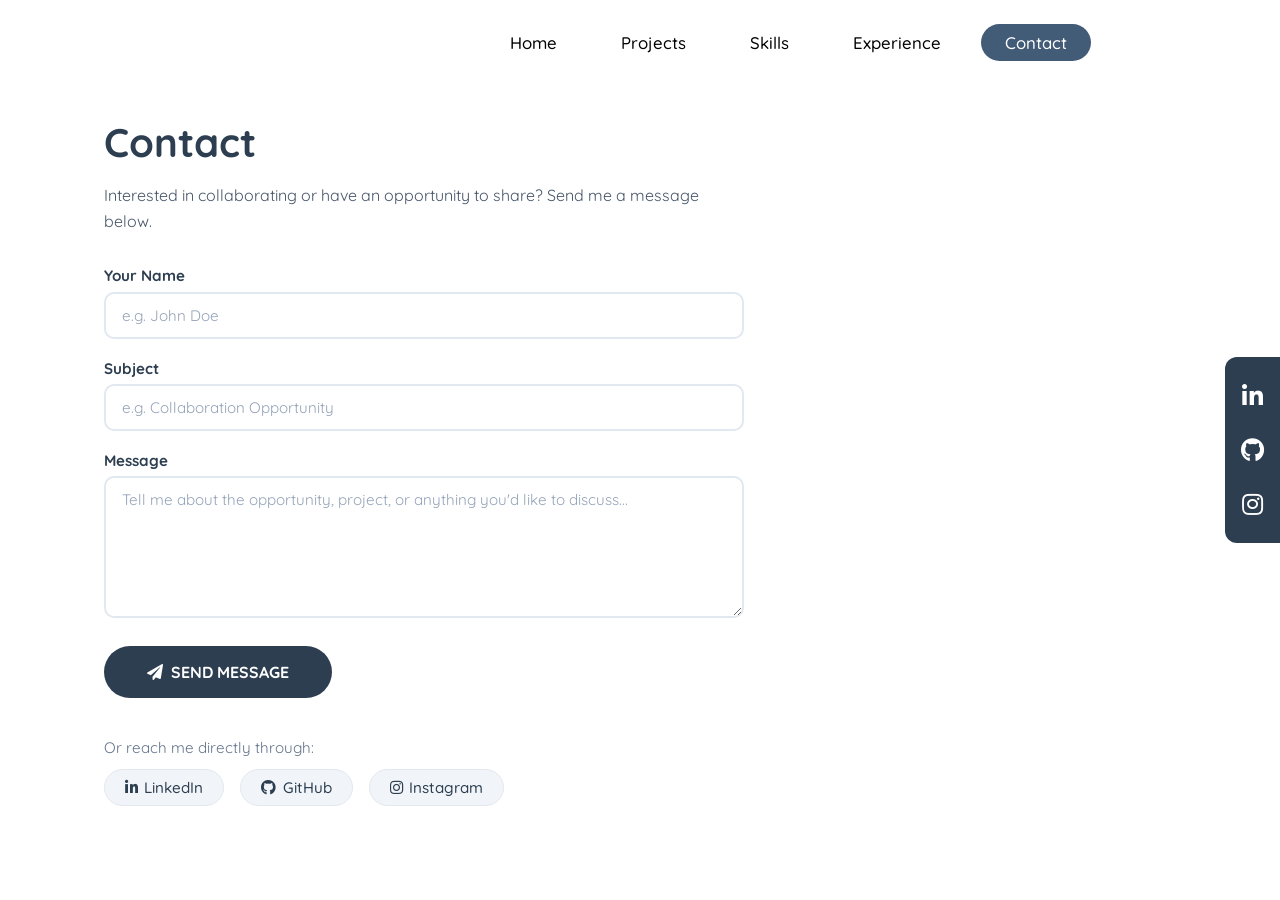
==== contact.html @ a7e8cbfb "add base contact page" ====
<!DOCTYPE html>
<html>
  <head>
    <meta charset="utf-8" />
    <meta name="viewport" content="width=device-width, initial-scale=1.0" />
    <title>Contact - Robby's Portfolio</title>

    <link rel="stylesheet" href="css/app.css" />
    <link rel="stylesheet" href="css/contact.css" />

    <link rel="preconnect" href="https://fonts.googleapis.com" />
    <link rel="preconnect" href="https://fonts.gstatic.com" crossorigin />
    <link
      href="https://fonts.googleapis.com/css2?family=Quicksand:wght@500;700&display=swap"
      rel="stylesheet"
    />

    <link
      rel="stylesheet"
      href="https://cdnjs.cloudflare.com/ajax/libs/font-awesome/5.15.4/css/all.min.css"
      integrity="sha512-1ycn6IcaQQ40/MKBW2W4Rhis/DbILU74C1vSrLJxCq57o941Ym01SwNsOMqvEBFlcgUa6xLiPY/NS5R+E6ztJQ=="
      crossorigin="anonymous"
      referrerpolicy="no-referrer"
    />
  </head>
  <body>
    <header class="navbar-container">
      <div class="logo"></div>
      <nav class="nav-list">
        <ul>
          <li><a href="index.html">Home</a></li>
          <li><a href="projects.html">Projects</a></li>
          <li><a href="skills.html">Skills</a></li>
          <li><a href="experience.html">Experience</a></li>
          <li><a href="contact.html" class="active">Contact</a></li>
        </ul>
      </nav>
    </header>

    <main class="page-main">
      <section class="page-section contact-section">
        <h1 class="page-title">Contact</h1>
        <p class="contact-subtitle">Interested in collaborating or have an opportunity to share? Send me a message below.</p>

        <form class="contact-form" action="mailto:robby.rodhiyya@gmail.com" method="get" enctype="text/plain">
          <div class="form-group">
            <label for="name">Your Name</label>
            <input type="text" id="name" name="name" placeholder="e.g. John Doe" required />
          </div>

          <div class="form-group">
            <label for="subject">Subject</label>
            <input type="text" id="subject" name="subject" placeholder="e.g. Collaboration Opportunity" required />
          </div>

          <div class="form-group">
            <label for="body">Message</label>
            <textarea id="body" name="body" rows="6" placeholder="Tell me about the opportunity, project, or anything you'd like to discuss..." required></textarea>
          </div>

          <button type="submit" class="submit-btn">
            <i class="fas fa-paper-plane"></i> Send Message
          </button>
        </form>

        <div class="contact-alternative">
          <p>Or reach me directly through:</p>
          <div class="contact-links">
            <a href="https://id.linkedin.com/in/robbyrodhiyya" target="_blank">
              <i class="fab fa-linkedin-in"></i> LinkedIn
            </a>
            <a href="https://github.com/robbyrodhiyya" target="_blank">
              <i class="fab fa-github"></i> GitHub
            </a>
            <a href="https://instagram.com/robbyrodhiyya" target="_blank">
              <i class="fab fa-instagram"></i> Instagram
            </a>
          </div>
        </div>
      </section>

      <aside>
        <div class="social-media">
          <ul>
            <li>
              <a href="https://id.linkedin.com/in/robbyrodhiyya" target="_blank"><i class="fab fa-linkedin-in"></i></a>
            </li>
            <li>
              <a href="https://github.com/robbyrodhiyya" target="_blank"><i class="fab fa-github"></i></a>
            </li>
            <li>
              <a href="https://instagram.com/robbyrodhiyya" target="_blank"><i class="fab fa-instagram"></i></a>
            </li>
          </ul>
        </div>
      </aside>
    </main>
  </body>
</html>
---- css/app.css ----
*,
*::before,
*::after {
  box-sizing: border-box;
}

body {
  font-family: 'Quicksand', sans-serif;

  height: 100vh;
  margin: 0;

  display: flex;
  flex-direction: column;
}

header.navbar-container {
  width: 100%;
  max-width: 1200px;
  padding-block: 1rem;
  margin-inline: auto;

  display: flex;
  justify-content: space-around;
  align-items: center;

  z-index: 9999;
}

header.navbar-container .logo img {
  width: 150px;
}

header.navbar-container .nav-list ul {
  padding-left: 0;

  display: flex;
  justify-content: center;
  gap: 2rem 1rem;
}

header.navbar-container .nav-list li {
  list-style-type: none;
}

header.navbar-container .nav-list li a {
  padding: 0.5rem 1.5rem;
  border-radius: 999px;

  text-decoration: none;
  font-size: 1.05rem;
  font-weight: 500;
  color: black;

  transition: all 0.2s ease-in-out;
}

header.navbar-container .nav-list li a.active,
header.navbar-container .nav-list li:hover a {
  background-color: #425c77;
  color: white;
}

main {
  flex: 1;

  width: 100%;
  max-width: 1200px;
  margin-inline: auto;
  padding: 2rem 4rem;

  display: flex;
  align-items: center;
}

main .content {
  flex: 1;

  display: flex;
  align-items: center;
}

main .content .content-description {
  flex: 1 1;
}

main .content .content-description .title {
  margin-block: 1rem;

  font-size: 3.5rem;
}

main .content .content-description p {
  font-size: 1.2rem;
  line-height: 1.7rem;
}

main .content .content-description button {
  padding: 0.8rem 2.5rem;
  border: 3px solid transparent;
  border-radius: 999px;
  margin-block-start: 1rem;

  background-color: #2d3e50;

  font-family: 'Quicksand', sans-serif;
  text-transform: uppercase;
  font-size: 1rem;
  font-weight: 700;
  color: white;

  cursor: pointer;
  transition: all 0.15s ease-in;
}

main .content .content-description button:hover {
  border: 3px solid #2d3e50;
  background-color: transparent;

  color: #2d3e50;
}

main .content .content-image {
  flex: 1;

  display: flex;
}

main .content .content-image img {
  width: 300px;
  min-width: 250px;
  margin: auto;
}

main aside {
  position: fixed;
  inset-block: 0;
  inset-inline-end: 0;
}

main aside .social-media {
  height: 100%;
  display: flex;
}

main aside .social-media ul {
  padding: 1.5rem 1rem;
  border-top-left-radius: 12px;
  border-bottom-left-radius: 12px;
  margin: auto;
  background-color: #2d3e50;

  display: flex;
  flex-flow: column nowrap;
  align-items: center;
  justify-content: center;
  gap: 1.5rem;
}

main aside .social-media li {
  list-style-type: none;
}

main aside .social-media li a {
  text-decoration: none;
  font-size: 1.5rem;
  color: white;

  transition: all 0.1s ease-in-out;
}

main aside .social-media li a:hover {
  color: #89b0d9;
}

/* Shared page layout for inner pages */
main.page-main {
  align-items: flex-start;
}

.page-section {
  flex: 1;
  padding-block-end: 2rem;
}

.page-title {
  font-size: 2.5rem;
  font-weight: 700;
  margin-block: 0 2rem;
  color: #2d3e50;
}

/* Shared tag styles */
.tag {
  display: inline-block;
  padding: 0.2rem 0.75rem;
  border-radius: 999px;
  font-size: 0.8rem;
  font-weight: 700;
}

.tag-analytics    { background-color: #e8f0fe; color: #1a56db; }
.tag-python       { background-color: #fff3cd; color: #b45309; }
.tag-ml           { background-color: #d1fae5; color: #065f46; }
.tag-da           { background-color: #ede9fe; color: #5b21b6; }
.tag-de           { background-color: #f1f5f9; color: #334155; }
.tag-sheets       { background-color: #d1fae5; color: #065f46; }
.tag-bigquery     { background-color: #e0f2fe; color: #0369a1; }
.tag-dashboard    { background-color: #fce7f3; color: #9d174d; }
.tag-metabase     { background-color: #e0e7ff; color: #3730a3; }
.tag-lookerstudio { background-color: #e0e7ff; color: #4338ca; }
.tag-tableau      { background-color: #ffedd5; color: #9a3412; }
.tag-powerbi      { background-color: #fef9c3; color: #854d0e; }

/* Medium devices (768px and below) */
@media screen and (max-width: 768px) {
  header.navbar-container {
    flex-direction: column;
  }

  header.navbar-container .nav-list ul {
    flex-wrap: wrap;
    column-gap: 0.5rem;
  }

  main {
    padding: 1rem 3rem;
  }

  main .content {
    flex-direction: column;
    gap: 2rem;
  }

  main .content .content-description .title {
    font-size: 3rem;
  }

  main .content .content-description p {
    font-size: 1rem;
  }

  main .content .content-image {
    order: -1;
  }
}
---- css/contact.css ----
.contact-section {
  max-width: 640px;
}

.contact-subtitle {
  font-size: 1rem;
  color: #475569;
  margin-block: -1rem 2rem;
  line-height: 1.6rem;
}

.contact-form {
  display: flex;
  flex-direction: column;
  gap: 1.25rem;
}

.form-group {
  display: flex;
  flex-direction: column;
  gap: 0.4rem;
}

.form-group label {
  font-size: 0.95rem;
  font-weight: 700;
  color: #2d3e50;
}

.form-group input,
.form-group textarea {
  padding: 0.75rem 1rem;
  border: 2px solid #e2e8f0;
  border-radius: 10px;

  font-family: 'Quicksand', sans-serif;
  font-size: 0.95rem;
  color: #1e293b;

  transition: border-color 0.2s ease-in-out;
  outline: none;
  resize: vertical;
}

.form-group input:focus,
.form-group textarea:focus {
  border-color: #425c77;
}

.form-group input::placeholder,
.form-group textarea::placeholder {
  color: #94a3b8;
}

.submit-btn {
  align-self: flex-start;
  padding: 0.8rem 2.5rem;
  border: 3px solid transparent;
  border-radius: 999px;
  margin-block-start: 0.5rem;

  background-color: #2d3e50;

  font-family: 'Quicksand', sans-serif;
  text-transform: uppercase;
  font-size: 1rem;
  font-weight: 700;
  color: white;

  cursor: pointer;
  transition: all 0.15s ease-in;

  display: flex;
  align-items: center;
  gap: 0.5rem;
}

.submit-btn:hover {
  border-color: #2d3e50;
  background-color: transparent;
  color: #2d3e50;
}

.contact-alternative {
  margin-block-start: 2.5rem;
}

.contact-alternative p {
  font-size: 0.95rem;
  color: #64748b;
  margin-block-end: 0.75rem;
}

.contact-links {
  display: flex;
  gap: 1rem;
  flex-wrap: wrap;
}

.contact-links a {
  display: flex;
  align-items: center;
  gap: 0.4rem;
  padding: 0.5rem 1.25rem;
  border-radius: 999px;
  background-color: #f1f5f9;
  border: 1px solid #e2e8f0;

  text-decoration: none;
  font-size: 0.95rem;
  font-weight: 500;
  color: #2d3e50;

  transition: all 0.2s ease-in-out;
}

.contact-links a:hover {
  background-color: #2d3e50;
  border-color: #2d3e50;
  color: white;
}
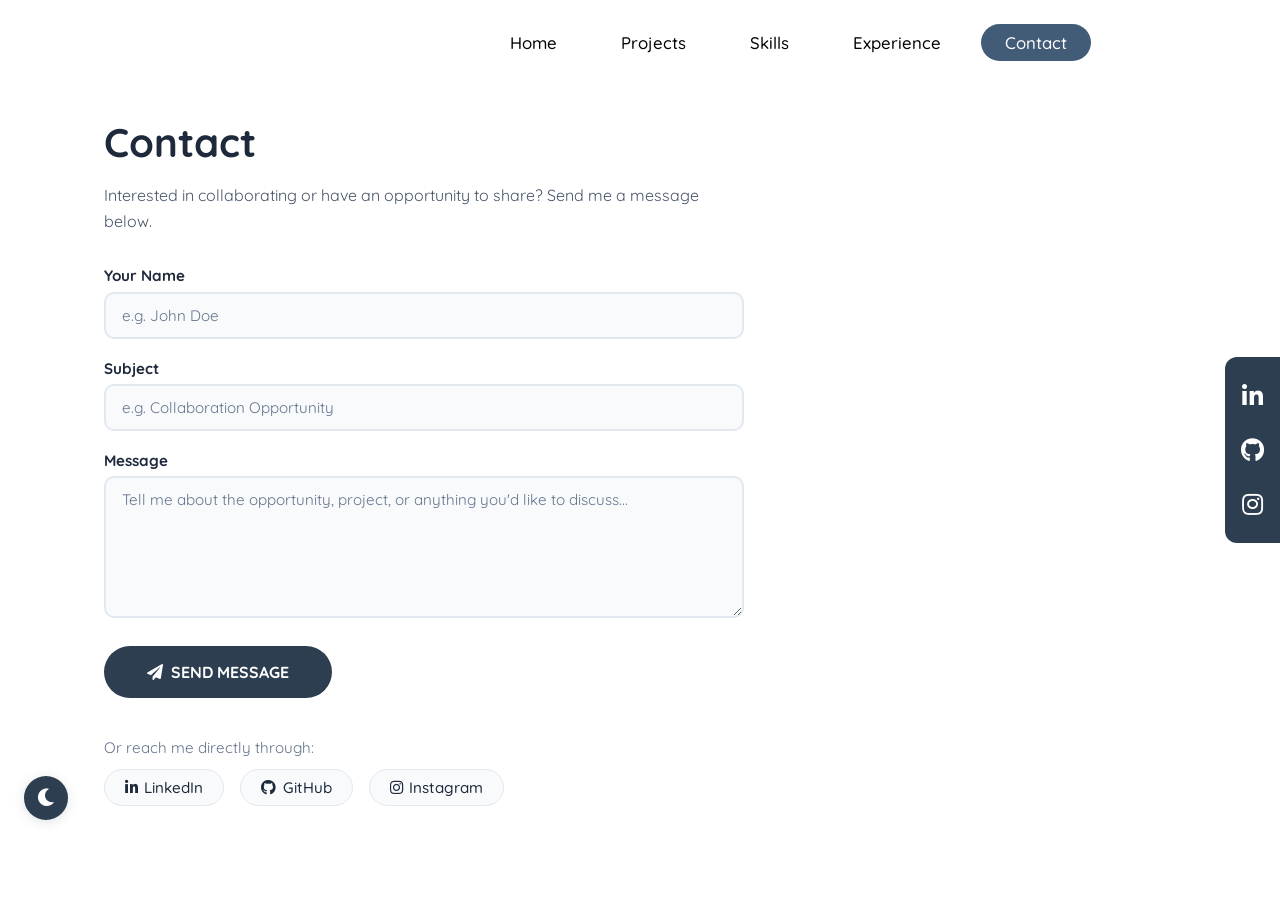
==== commit 06cb2e05: "add js" ====
--- a/contact.html
+++ b/contact.html
@@ -4,6 +4,14 @@
     <meta charset="utf-8" />
     <meta name="viewport" content="width=device-width, initial-scale=1.0" />
     <title>Contact - Robby's Portfolio</title>
+
+    <script>
+      (function () {
+        if (localStorage.getItem('theme') === 'dark') {
+          document.documentElement.setAttribute('data-theme', 'dark');
+        }
+      })();
+    </script>
 
     <link rel="stylesheet" href="css/app.css" />
     <link rel="stylesheet" href="css/contact.css" />
@@ -22,6 +30,8 @@
       crossorigin="anonymous"
       referrerpolicy="no-referrer"
     />
+
+    <script src="js/app.js"></script>
   </head>
   <body>
     <header class="navbar-container">
@@ -95,5 +105,9 @@
         </div>
       </aside>
     </main>
+
+    <!-- Floating Buttons -->
+    <button id="dark-mode-btn" title="Toggle Dark Mode"></button>
+    <button id="back-to-top-btn" title="Back to Top"><i class="fas fa-chevron-up"></i></button>
   </body>
 </html>
--- a/css/app.css
+++ b/css/app.css
@@ -1,3 +1,35 @@
+/* ── CSS Variables ─────────────────────────────────────────────────────────── */
+:root {
+  --bg: #ffffff;
+  --bg-surface: #f8fafc;
+  --bg-nav: #ffffff;
+  --border: #e2e8f0;
+  --text-primary: #1e293b;
+  --text-secondary: #475569;
+  --text-muted: #64748b;
+  --accent: #2d3e50;
+  --accent-mid: #425c77;
+  --accent-light: #89b0d9;
+  --nav-link: #000000;
+  --shadow: rgba(45, 62, 80, 0.15);
+}
+
+[data-theme="dark"] {
+  --bg: #0f172a;
+  --bg-surface: #1e293b;
+  --bg-nav: #0f172a;
+  --border: #334155;
+  --text-primary: #f1f5f9;
+  --text-secondary: #94a3b8;
+  --text-muted: #64748b;
+  --accent: #89b0d9;
+  --accent-mid: #7096b5;
+  --accent-light: #bfd4ea;
+  --nav-link: #f1f5f9;
+  --shadow: rgba(0, 0, 0, 0.4);
+}
+
+/* ── Reset ────────────────────────────────────────────────────────────────── */
 *,
 *::before,
 *::after {
@@ -6,24 +38,24 @@
 
 body {
   font-family: 'Quicksand', sans-serif;
-
+  background-color: var(--bg);
+  color: var(--text-primary);
   height: 100vh;
   margin: 0;
-
   display: flex;
   flex-direction: column;
-}
-
+  transition: background-color 0.3s ease, color 0.3s ease;
+}
+
+/* ── Navbar ───────────────────────────────────────────────────────────────── */
 header.navbar-container {
   width: 100%;
   max-width: 1200px;
   padding-block: 1rem;
   margin-inline: auto;
-
   display: flex;
   justify-content: space-around;
   align-items: center;
-
   z-index: 9999;
 }
 
@@ -33,7 +65,6 @@
 
 header.navbar-container .nav-list ul {
   padding-left: 0;
-
   display: flex;
   justify-content: center;
   gap: 2rem 1rem;
@@ -46,36 +77,32 @@
 header.navbar-container .nav-list li a {
   padding: 0.5rem 1.5rem;
   border-radius: 999px;
-
   text-decoration: none;
   font-size: 1.05rem;
   font-weight: 500;
-  color: black;
-
+  color: var(--nav-link);
   transition: all 0.2s ease-in-out;
 }
 
 header.navbar-container .nav-list li a.active,
 header.navbar-container .nav-list li:hover a {
-  background-color: #425c77;
-  color: white;
-}
-
+  background-color: var(--accent-mid);
+  color: white;
+}
+
+/* ── Main ─────────────────────────────────────────────────────────────────── */
 main {
   flex: 1;
-
   width: 100%;
   max-width: 1200px;
   margin-inline: auto;
   padding: 2rem 4rem;
-
   display: flex;
   align-items: center;
 }
 
 main .content {
   flex: 1;
-
   display: flex;
   align-items: center;
 }
@@ -86,13 +113,14 @@
 
 main .content .content-description .title {
   margin-block: 1rem;
-
   font-size: 3.5rem;
+  color: var(--text-primary);
 }
 
 main .content .content-description p {
   font-size: 1.2rem;
   line-height: 1.7rem;
+  color: var(--text-secondary);
 }
 
 main .content .content-description button {
@@ -100,29 +128,24 @@
   border: 3px solid transparent;
   border-radius: 999px;
   margin-block-start: 1rem;
-
-  background-color: #2d3e50;
-
+  background-color: var(--accent);
   font-family: 'Quicksand', sans-serif;
   text-transform: uppercase;
   font-size: 1rem;
   font-weight: 700;
   color: white;
-
   cursor: pointer;
   transition: all 0.15s ease-in;
 }
 
 main .content .content-description button:hover {
-  border: 3px solid #2d3e50;
+  border: 3px solid var(--accent);
   background-color: transparent;
-
-  color: #2d3e50;
+  color: var(--accent);
 }
 
 main .content .content-image {
   flex: 1;
-
   display: flex;
 }
 
@@ -132,6 +155,7 @@
   margin: auto;
 }
 
+/* ── Social aside ─────────────────────────────────────────────────────────── */
 main aside {
   position: fixed;
   inset-block: 0;
@@ -149,7 +173,6 @@
   border-bottom-left-radius: 12px;
   margin: auto;
   background-color: #2d3e50;
-
   display: flex;
   flex-flow: column nowrap;
   align-items: center;
@@ -165,7 +188,6 @@
   text-decoration: none;
   font-size: 1.5rem;
   color: white;
-
   transition: all 0.1s ease-in-out;
 }
 
@@ -173,7 +195,7 @@
   color: #89b0d9;
 }
 
-/* Shared page layout for inner pages */
+/* ── Inner page layout ────────────────────────────────────────────────────── */
 main.page-main {
   align-items: flex-start;
 }
@@ -187,10 +209,10 @@
   font-size: 2.5rem;
   font-weight: 700;
   margin-block: 0 2rem;
-  color: #2d3e50;
-}
-
-/* Shared tag styles */
+  color: var(--text-primary);
+}
+
+/* ── Shared tag styles ────────────────────────────────────────────────────── */
 .tag {
   display: inline-block;
   padding: 0.2rem 0.75rem;
@@ -212,7 +234,72 @@
 .tag-tableau      { background-color: #ffedd5; color: #9a3412; }
 .tag-powerbi      { background-color: #fef9c3; color: #854d0e; }
 
-/* Medium devices (768px and below) */
+[data-theme="dark"] .tag-analytics    { background-color: #1e3a8a; color: #bfdbfe; }
+[data-theme="dark"] .tag-python       { background-color: #451a03; color: #fcd34d; }
+[data-theme="dark"] .tag-ml           { background-color: #064e3b; color: #6ee7b7; }
+[data-theme="dark"] .tag-da           { background-color: #2e1065; color: #ddd6fe; }
+[data-theme="dark"] .tag-de           { background-color: #1e293b; color: #cbd5e1; }
+[data-theme="dark"] .tag-sheets       { background-color: #064e3b; color: #6ee7b7; }
+[data-theme="dark"] .tag-bigquery     { background-color: #082f49; color: #7dd3fc; }
+[data-theme="dark"] .tag-dashboard    { background-color: #500724; color: #fbcfe8; }
+[data-theme="dark"] .tag-metabase     { background-color: #1e1b4b; color: #c7d2fe; }
+[data-theme="dark"] .tag-lookerstudio { background-color: #1e1b4b; color: #c7d2fe; }
+[data-theme="dark"] .tag-tableau      { background-color: #431407; color: #fed7aa; }
+[data-theme="dark"] .tag-powerbi      { background-color: #422006; color: #fef08a; }
+
+
+/* ── Floating Buttons (Dark Mode + Back to Top) ──────────────────────────── */
+#dark-mode-btn,
+#back-to-top-btn {
+  position: fixed;
+  z-index: 10001;
+  width: 44px;
+  height: 44px;
+  border-radius: 50%;
+  border: none;
+  cursor: pointer;
+  font-size: 1.1rem;
+  display: flex;
+  align-items: center;
+  justify-content: center;
+  transition: all 0.2s ease-in-out;
+  box-shadow: 0 2px 12px var(--shadow);
+}
+
+#dark-mode-btn {
+  bottom: 5rem;
+  left: 1.5rem;
+  background-color: var(--accent);
+  color: white;
+}
+
+#dark-mode-btn:hover {
+  background-color: var(--accent-mid);
+  transform: scale(1.08);
+}
+
+#back-to-top-btn {
+  bottom: 5rem;
+  right: 1.5rem;
+  background-color: var(--accent);
+  color: white;
+  opacity: 0;
+  pointer-events: none;
+  transform: translateY(10px);
+}
+
+#back-to-top-btn.visible {
+  opacity: 1;
+  pointer-events: auto;
+  transform: translateY(0);
+}
+
+#back-to-top-btn:hover {
+  background-color: var(--accent-mid);
+  transform: translateY(-2px);
+}
+
+/* ── Responsive ───────────────────────────────────────────────────────────── */
 @media screen and (max-width: 768px) {
   header.navbar-container {
     flex-direction: column;
--- a/css/contact.css
+++ b/css/contact.css
@@ -4,7 +4,7 @@
 
 .contact-subtitle {
   font-size: 1rem;
-  color: #475569;
+  color: var(--text-secondary);
   margin-block: -1rem 2rem;
   line-height: 1.6rem;
 }
@@ -24,32 +24,34 @@
 .form-group label {
   font-size: 0.95rem;
   font-weight: 700;
-  color: #2d3e50;
+  color: var(--text-primary);
 }
 
 .form-group input,
 .form-group textarea {
   padding: 0.75rem 1rem;
-  border: 2px solid #e2e8f0;
+  border: 2px solid var(--border);
   border-radius: 10px;
+
+  background-color: var(--bg-surface);
+  color: var(--text-primary);
 
   font-family: 'Quicksand', sans-serif;
   font-size: 0.95rem;
-  color: #1e293b;
 
-  transition: border-color 0.2s ease-in-out;
+  transition: border-color 0.2s ease-in-out, background-color 0.3s ease;
   outline: none;
   resize: vertical;
 }
 
 .form-group input:focus,
 .form-group textarea:focus {
-  border-color: #425c77;
+  border-color: var(--accent-mid);
 }
 
 .form-group input::placeholder,
 .form-group textarea::placeholder {
-  color: #94a3b8;
+  color: var(--text-muted);
 }
 
 .submit-btn {
@@ -59,7 +61,7 @@
   border-radius: 999px;
   margin-block-start: 0.5rem;
 
-  background-color: #2d3e50;
+  background-color: var(--accent);
 
   font-family: 'Quicksand', sans-serif;
   text-transform: uppercase;
@@ -76,9 +78,9 @@
 }
 
 .submit-btn:hover {
-  border-color: #2d3e50;
+  border-color: var(--accent);
   background-color: transparent;
-  color: #2d3e50;
+  color: var(--accent);
 }
 
 .contact-alternative {
@@ -87,7 +89,7 @@
 
 .contact-alternative p {
   font-size: 0.95rem;
-  color: #64748b;
+  color: var(--text-muted);
   margin-block-end: 0.75rem;
 }
 
@@ -103,13 +105,13 @@
   gap: 0.4rem;
   padding: 0.5rem 1.25rem;
   border-radius: 999px;
-  background-color: #f1f5f9;
-  border: 1px solid #e2e8f0;
+  background-color: var(--bg-surface);
+  border: 1px solid var(--border);
 
   text-decoration: none;
   font-size: 0.95rem;
   font-weight: 500;
-  color: #2d3e50;
+  color: var(--text-primary);
 
   transition: all 0.2s ease-in-out;
 }
